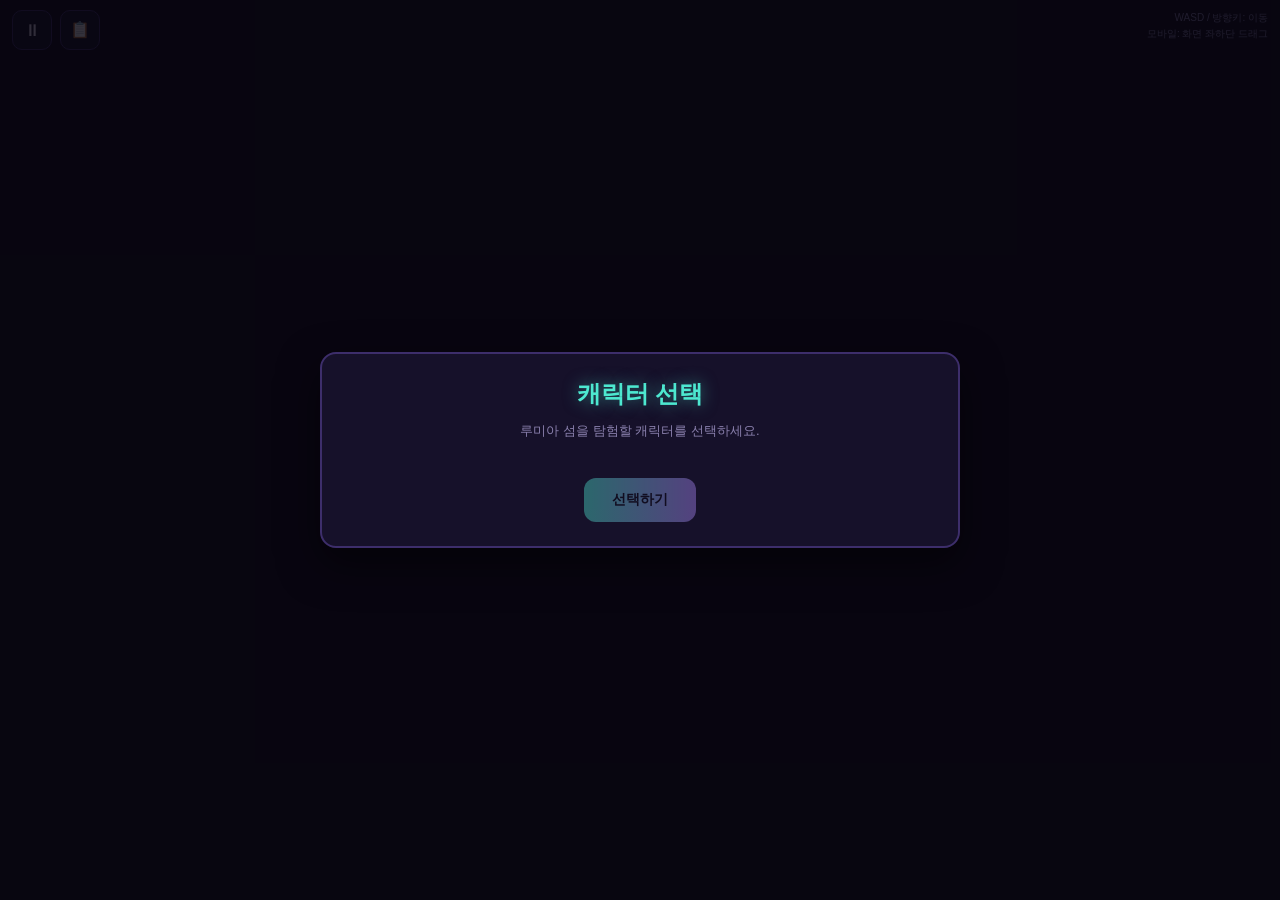
==== index.html @ 746cd0d0 "Add files via upload" ====
<!DOCTYPE html>
<html lang="ko">
<head>
<meta charset="UTF-8">
<meta name="viewport" content="width=device-width, initial-scale=1.0, maximum-scale=1.0, user-scalable=no, viewport-fit=cover">
<title>루미아 섬 살아남기</title>
<link rel="stylesheet" href="style.css">
</head>
<body>
<div id="gameContainer">
  <canvas id="game"></canvas>

  <div id="hint">WASD / 방향키: 이동<br>모바일: 화면 좌하단 드래그</div>

  <button id="pauseBtn" aria-label="일시정지">⏸</button>
  <button id="statusBtn" aria-label="상태창">📋</button>


  <div id="joystickZone"></div>
  <div id="joystickBase"><div id="joystickKnob"></div></div>

  <div id="flash"></div>

  <div class="overlay" id="charSelectOverlay">
    <div class="panel" style="max-width: 640px;">
      <h1>캐릭터 선택</h1>
      <p>루미아 섬을 탐험할 캐릭터를 선택하세요.</p>
      <div id="charGrid"></div>
      <div id="skillPreview" class="hidden"></div>
      <button class="btn" id="charConfirmBtn" disabled>선택하기</button>
    </div>
  </div>

  <div class="overlay hidden" id="startOverlay">
    <div class="panel">
      <h1>루미아 섬 살아남기</h1>
      <p>
        루미아 섬에 갇힌 당신. 밀려오는 실험체들 속에서<br>
        50레벨 보스 <b>위클라인 박사</b>를 물리치면 클리어!<br><br>
        이동만 하면 무기는 자동으로 발동됩니다.<br>
        레벨업 시 무기와 능력을 골라 강해지세요.<br>
        레벨 10, 20, 30, 40, 50마다 강력한 보스가 등장합니다.
      </p>
      <button class="btn" id="startBtn">탐험 시작</button>
    </div>
  </div>

  <div class="overlay hidden" id="levelupOverlay">
    <div class="panel">
      <h2>레벨 업!</h2>
      <div id="cardRow"></div>
      <button class="btn" id="rerollBtn" style="margin-top:14px; background:linear-gradient(90deg, var(--purple), var(--pink));">🎲 새로고침 (<span id="rerollCount">3</span>)</button>
    </div>
  </div>

  <div class="overlay hidden" id="pauseOverlay">
    <div class="panel">
      <h2>일시정지</h2>
      <p>ESC 키를 다시 누르면 게임이 재개됩니다.</p>
      <button class="btn" id="resumeBtn">계속하기</button>
      <button class="btn" id="restartFromPauseBtn" style="margin-top:10px; background:linear-gradient(90deg, var(--danger), var(--orange));">처음부터 다시하기</button>
    </div>
  </div>

  <div id="statusPanel" class="hidden">
    <div class="status-panel-header">
      <div class="status-header-left">
        <span id="timer">00:00</span>
        <span id="killCount">처치: 0</span>
      </div>
      <button id="statusCollapseBtn" class="mini-btn">－</button>
    </div>
    <div id="statusContent"></div>
  </div>

  <div class="overlay hidden" id="gameoverOverlay">
    <div class="panel">
      <h2 style="color:var(--danger)">쓰러졌습니다...</h2>
      <div class="stat-row">
        <div>생존 시간<strong id="overTime">00:00</strong></div>
        <div>도달 레벨<strong id="overLevel">1</strong></div>
        <div>처치 수<strong id="overKills">0</strong></div>
      </div>
      <button class="btn" id="retryBtn">다시 도전</button>
    </div>
  </div>

  <div class="overlay hidden" id="victoryOverlay">
    <div class="panel">
      <h2 style="color:var(--gold)">클리어!</h2>
      <p>최종 보스 위클라인 박사를 물리치고 루미아 섬을 탈출했습니다.</p>
      <div class="stat-row">
        <div>생존 시간<strong id="winTime">10:00</strong></div>
        <div>도달 레벨<strong id="winLevel">1</strong></div>
        <div>처치 수<strong id="winKills">0</strong></div>
      </div>
      <button class="btn" id="victoryRetryBtn">다시 도전</button>
    </div>
  </div>
</div>

<script type="module" src="js/game.js"></script>
</body>
</html>
---- style.css ----
:root {
    --bg: #0a0812;
    --panel: #16112a;
    --panel-border: #3d2e6b;
    --text: #e9e4f7;
    --text-dim: #8a80ad;
    --teal: #4de8d0;
    --purple: #b18aff;
    --orange: #ffb86b;
    --pink: #ff6b95;
    --danger: #ff4d6d;
    --gold: #ffd166;
  }

  * { box-sizing: border-box; -webkit-tap-highlight-color: transparent; user-select: none; }

  html, body {
    margin: 0;
    padding: 0;
    width: 100%;
    height: 100%;
    background: var(--bg);
    color: var(--text);
    font-family: -apple-system, BlinkMacSystemFont, "Pretendard", "Apple SD Gothic Neo", "Noto Sans KR", sans-serif;
    overflow: hidden;
    overscroll-behavior: none;
  }

  #gameContainer {
    position: relative;
    width: 100vw;
    height: 100vh;
    height: 100dvh;
    overflow: hidden;
  }

  canvas {
    display: block;
    width: 100%;
    height: 100%;
    touch-action: none;
    background: var(--bg);
  }

  /* ---------- HUD ---------- */
  #hud {
    position: absolute;
    top: 0; left: 0; right: 0;
    padding: 10px 12px 0;
    pointer-events: none;
    display: flex;
    flex-direction: column;
    align-items: center;
    gap: 6px;
  }

  #topRow {
    display: flex;
    align-items: center;
    gap: 10px;
  }

  #levelPill {
    font-size: 13px;
    font-weight: 800;
    color: #0a0812;
    background: linear-gradient(90deg, var(--gold), #ffb347);
    border-radius: 999px;
    padding: 4px 12px;
    box-shadow: 0 2px 8px rgba(255, 209, 102, 0.4);
    letter-spacing: 0.02em;
  }

  #timer {
    font-size: 13px;
    font-weight: 800;
    letter-spacing: 0.04em;
    color: var(--gold);
  }

  #xpBarWrap {
    width: min(92%, 520px);
    height: 10px;
    background: rgba(20, 15, 35, 0.75);
    border: 1px solid var(--panel-border);
    border-radius: 6px;
    overflow: hidden;
    position: relative;
  }

  #xpBar {
    height: 100%;
    width: 0%;
    background: linear-gradient(90deg, var(--purple), var(--teal));
    transition: width 0.2s ease;
  }

  .status-header-left {
    display: flex;
    align-items: center;
    gap: 10px;
  }

  #killCount {
    font-size: 12px;
    color: var(--text-dim);
    font-weight: 700;
  }

  .weapon-icon {
    position: relative;
    width: 34px;
    height: 34px;
    background: rgba(20, 15, 35, 0.8);
    border: 1px solid var(--panel-border);
    border-radius: 8px;
    display: flex;
    align-items: center;
    justify-content: center;
  }

  .weapon-icon .shape { width: 16px; height: 16px; }
  .shape-bolt { background: var(--teal); transform: rotate(45deg); border-radius: 2px; }
  .shape-missile { width: 0; height: 0; border-left: 8px solid transparent; border-right: 8px solid transparent; border-bottom: 14px solid var(--orange); }
  .shape-protocol { width: 14px; height: 14px; background: #c9d6e3; border-radius: 3px; position: relative; }
  .shape-protocol::after { content: ''; position: absolute; width: 4px; height: 4px; background: #0a0812; border-radius: 50%; top: 5px; left: 5px; }
  .shape-truthblade { width: 4px; height: 18px; background: #ffe8a3; border-radius: 2px; transform: rotate(45deg); }
  .shape-meteor { width: 16px; height: 16px; border-radius: 50%; background: radial-gradient(circle at 35% 35%, #ffcf9e, #ff6b35); }
  .shape-weaken { width: 14px; height: 14px; border: 2px dashed #8a9ba8; border-radius: 50%; background: transparent; }

  .weapon-icon .lvl {
    position: absolute;
    bottom: -5px;
    right: -5px;
    font-size: 9px;
    font-weight: 700;
    background: var(--panel);
    border: 1px solid var(--panel-border);
    border-radius: 5px;
    padding: 1px 3px;
    color: var(--gold);
  }

  /* ---------- Joystick ---------- */
  #joystickZone {
    position: absolute;
    left: 0; bottom: 0;
    width: 55%;
    height: 60%;
    z-index: 5;
  }

  #joystickBase {
    position: absolute;
    width: 100px;
    height: 100px;
    border-radius: 50%;
    background: rgba(120, 100, 200, 0.16);
    border: 2px solid rgba(180, 160, 255, 0.35);
    display: none;
    pointer-events: none;
  }

  #joystickKnob {
    position: absolute;
    width: 44px;
    height: 44px;
    margin-left: -22px;
    margin-top: -22px;
    border-radius: 50%;
    background: rgba(180, 160, 255, 0.55);
    left: 50%;
    top: 50%;
    pointer-events: none;
  }

  /* ---------- Overlays ---------- */
  .overlay {
    position: absolute;
    inset: 0;
    display: flex;
    align-items: center;
    justify-content: center;
    background: rgba(8, 6, 16, 0.82);
    z-index: 20;
    padding: 16px;
  }

  .overlay.hidden { display: none; }

  .panel {
    background: var(--panel);
    border: 2px solid var(--panel-border);
    border-radius: 16px;
    padding: 24px 22px;
    max-width: 480px;
    width: 100%;
    text-align: center;
    box-shadow: 0 16px 40px rgba(0,0,0,0.5);
  }

  .panel h1 {
    font-size: 24px;
    margin: 0 0 10px;
    color: var(--teal);
    text-shadow: 0 0 16px rgba(77, 232, 208, 0.5);
  }

  .panel h2 {
    font-size: 20px;
    margin: 0 0 14px;
    color: var(--gold);
  }

  .panel p {
    font-size: 13px;
    color: var(--text-dim);
    line-height: 1.7;
    margin: 0 0 18px;
  }

  .panel .stat-row {
    display: flex;
    justify-content: space-around;
    margin-bottom: 18px;
  }

  .panel .stat-row div { font-size: 12px; color: var(--text-dim); }
  .panel .stat-row strong { display: block; font-size: 18px; color: var(--text); margin-top: 4px; }

  .btn {
    border: none;
    border-radius: 12px;
    padding: 13px 28px;
    font-size: 14px;
    font-weight: 700;
    color: #0a0812;
    background: linear-gradient(90deg, var(--teal), var(--purple));
    cursor: pointer;
    box-shadow: 0 6px 18px rgba(120, 100, 220, 0.4);
    transition: transform 0.1s;
  }

  .btn:active { transform: scale(0.96); }
  .btn:disabled { opacity: 0.4; cursor: not-allowed; box-shadow: none; }

  #levelupOverlay .panel { max-width: 640px; }

  #cardRow {
    display: flex;
    gap: 12px;
    flex-wrap: wrap;
    justify-content: center;
  }

  .upgrade-card {
    flex: 1;
    min-width: 150px;
    max-width: 190px;
    background: #1e1738;
    border: 2px solid var(--panel-border);
    border-radius: 12px;
    padding: 16px 12px;
    cursor: pointer;
    transition: border-color 0.15s, transform 0.1s;
    text-align: left;
  }

  .upgrade-card:hover { border-color: var(--teal); transform: translateY(-3px); }
  .upgrade-card:active { transform: translateY(0px) scale(0.98); }

  .upgrade-card .tag {
    font-size: 9px;
    color: var(--purple);
    letter-spacing: 0.05em;
    margin-bottom: 6px;
  }

  .upgrade-card .title {
    font-size: 13px;
    font-weight: 700;
    color: var(--text);
    margin-bottom: 8px;
    line-height: 1.4;
  }

  .upgrade-card .desc {
    font-size: 11px;
    color: var(--text-dim);
    line-height: 1.6;
  }

  #charGrid {
    display: flex;
    gap: 12px;
    flex-wrap: wrap;
    justify-content: center;
    margin-bottom: 18px;
  }

  .char-card {
    width: 130px;
    background: #1e1738;
    border: 2px solid var(--panel-border);
    border-radius: 12px;
    padding: 14px 10px;
    cursor: pointer;
    transition: border-color 0.15s, transform 0.1s;
    text-align: center;
  }

  .char-card:hover { transform: translateY(-3px); }
  .char-card.selected { border-color: var(--teal); box-shadow: 0 0 0 2px rgba(77,232,208,0.35); }
  .char-card.disabled { opacity: 0.45; cursor: not-allowed; }
  .char-card.disabled:hover { transform: none; }

  .char-avatar {
    width: 56px;
    height: 56px;
    border-radius: 50%;
    margin: 0 auto 10px;
    display: flex;
    align-items: center;
    justify-content: center;
    font-weight: 800;
    font-size: 18px;
    color: #0a0812;
    overflow: hidden;
  }

  .char-name {
    font-size: 13px;
    font-weight: 700;
    color: var(--text);
    margin-bottom: 4px;
  }

  .char-tag {
    font-size: 10px;
    color: var(--text-dim);
  }

  #skillPreview {
    background: #1a1530;
    border: 1px solid var(--panel-border);
    border-radius: 10px;
    padding: 12px 14px;
    margin-bottom: 16px;
    text-align: left;
  }

  #skillPreview.hidden { display: none; }

  #skillPreview .sp-name {
    font-size: 13px;
    font-weight: 800;
    color: var(--text);
    margin-bottom: 8px;
  }

  #skillPreview .sp-skill {
    display: flex;
    gap: 8px;
    margin-bottom: 8px;
    align-items: flex-start;
  }

  #skillPreview .sp-slot {
    flex-shrink: 0;
    width: 20px;
    height: 20px;
    border-radius: 5px;
    display: flex;
    align-items: center;
    justify-content: center;
    font-size: 9px;
    font-weight: 800;
    color: #0a0812;
  }

  #skillPreview .sp-text { flex: 1; }

  #skillPreview .sp-title {
    font-size: 11px;
    font-weight: 700;
    color: var(--text);
  }

  #skillPreview .sp-unlock {
    font-size: 9px;
    color: var(--gold);
    margin-left: 6px;
  }

  #skillPreview .sp-desc {
    font-size: 10px;
    color: var(--text-dim);
    line-height: 1.5;
  }

  /* ---------- 상태창 ---------- */
  #statusPanel {
    position: absolute;
    bottom: 10px;
    left: 12px;
    right: 12px;
    max-width: 720px;
    margin: 0 auto;
    background: rgba(18, 14, 32, 0.92);
    border: 1px solid var(--panel-border);
    border-radius: 12px;
    padding: 10px 14px;
    z-index: 12;
    pointer-events: none;
  }

  #statusPanel.hidden { display: none; }

  .status-panel-header {
    display: flex;
    justify-content: space-between;
    align-items: center;
    font-size: 11px;
    color: var(--text-dim);
    letter-spacing: 0.04em;
    margin-bottom: 6px;
    pointer-events: auto;
  }

  .mini-btn {
    width: 22px;
    height: 22px;
    border: 1px solid var(--panel-border);
    border-radius: 5px;
    background: rgba(255,255,255,0.06);
    color: var(--text-dim);
    font-size: 12px;
    line-height: 1;
    cursor: pointer;
    padding: 0;
  }

  #statusPanel.collapsed #statusContent { display: none; }

  .status-hbar {
    display: flex;
    align-items: center;
    gap: 14px;
    flex-wrap: wrap;
  }

  .status-portrait-block {
    position: relative;
    flex-shrink: 0;
  }

  .status-avatar {
    width: 56px;
    height: 56px;
    border-radius: 50%;
    image-rendering: pixelated;
    border: 2px solid var(--panel-border);
    display: block;
  }

  .status-level-badge {
    position: absolute;
    bottom: -4px;
    left: -4px;
    background: var(--gold);
    color: #0a0812;
    font-size: 11px;
    font-weight: 800;
    padding: 1px 6px;
    border-radius: 999px;
    border: 2px solid #14101f;
  }

  .status-icon-grid {
    display: flex;
    gap: 8px;
    flex-wrap: wrap;
  }

  .status-icon {
    position: relative;
    width: 52px;
    height: 52px;
    border-radius: 9px;
    background: #1e1738;
    border: 2px solid var(--panel-border);
    display: flex;
    flex-direction: column;
    align-items: center;
    justify-content: center;
    overflow: hidden;
    flex-shrink: 0;
  }

  .status-icon.locked { opacity: 0.4; }

  .status-icon .swatch {
    width: 26px;
    height: 26px;
    border-radius: 6px;
    display: flex;
    align-items: center;
    justify-content: center;
    font-size: 10px;
    font-weight: 800;
    color: #0a0812;
    margin-bottom: 3px;
  }

  .status-icon .dots {
    font-size: 9px;
    letter-spacing: 1px;
    color: var(--gold);
  }

  .status-icon .cooldown-badge {
    position: absolute;
    top: 2px;
    right: 2px;
    font-size: 10px;
    font-weight: 800;
    color: #ffffff;
    background: rgba(0,0,0,0.65);
    padding: 1px 4px;
    border-radius: 4px;
  }

  .status-icon .lock-label {
    font-size: 8px;
    color: var(--text-dim);
    text-align: center;
    padding: 0 2px;
    line-height: 1.25;
  }

  .status-bars-col {
    display: flex;
    flex-direction: column;
    gap: 5px;
    min-width: 150px;
    flex: 1;
  }

  .status-bar-row {}

  .status-bar-toprow {
    display: flex;
    justify-content: space-between;
    font-size: 11px;
    color: var(--text-dim);
    margin-bottom: 2px;
  }

  .status-bar-label { font-weight: 800; }

  .status-bar-track {
    width: 100%;
    height: 12px;
    background: rgba(0,0,0,0.4);
    border: 1px solid var(--panel-border);
    border-radius: 6px;
    overflow: hidden;
  }

  .status-bar-fill { height: 100%; }
  .status-bar-fill.hp-fill { background: linear-gradient(90deg, #3ecf6e, #7ee88f); }
  .status-bar-fill.xp-fill { background: linear-gradient(90deg, var(--purple), var(--teal)); }

  .status-stat-row {
    display: flex;
    gap: 6px;
    flex-wrap: wrap;
    align-items: center;
  }

  .status-stat-chip {
    font-size: 10px;
    padding: 3px 8px;
    border-radius: 999px;
    background: rgba(20, 15, 35, 0.8);
    border: 1px solid var(--panel-border);
    color: var(--text-dim);
  }

  .status-stat-chip.active { color: var(--text); border-color: var(--teal); }

  .status-divider {
    width: 1px;
    align-self: stretch;
    background: var(--panel-border);
    flex-shrink: 0;
  }

  .status-row {
    display: flex;
    justify-content: space-between;
    font-size: 12px;
    color: var(--text);
    padding: 6px 0;
    border-bottom: 1px solid rgba(255,255,255,0.06);
  }

  .status-row .name { color: var(--text); }
  .status-row .val { color: var(--text-dim); }
  .status-row.locked .name, .status-row.locked .val { color: #58507a; }

  #statusBtn {
    position: absolute;
    top: 10px;
    left: 60px;
    width: 40px;
    height: 40px;
    border: none;
    border-radius: 10px;
    background: rgba(20, 15, 35, 0.8);
    border: 1px solid var(--panel-border);
    color: var(--text);
    font-size: 16px;
    line-height: 1;
    cursor: pointer;
    z-index: 15;
  }

  #statusBtn:active { transform: scale(0.94); }

  .shape-skill {
    width: 100%;
    height: 100%;
    display: flex;
    align-items: center;
    justify-content: center;
    font-size: 9px;
    font-weight: 800;
    color: #0a0812;
    border-radius: 5px;
  }

  #flash {
    position: absolute;
    inset: 0;
    background: #fff;
    opacity: 0;
    pointer-events: none;
    z-index: 30;
  }

  #hint {
    position: absolute;
    top: 10px;
    right: 12px;
    font-size: 10px;
    color: var(--text-dim);
    text-align: right;
    line-height: 1.6;
    pointer-events: none;
  }

  #pauseBtn {
    position: absolute;
    top: 10px;
    left: 12px;
    width: 40px;
    height: 40px;
    border: none;
    border-radius: 10px;
    background: rgba(20, 15, 35, 0.8);
    border: 1px solid var(--panel-border);
    color: var(--text);
    font-size: 17px;
    line-height: 1;
    cursor: pointer;
    z-index: 15;
  }

  #pauseBtn:active { transform: scale(0.94); }

  @media (max-width: 480px) {
    .panel { padding: 18px 14px; }
    .panel h1 { font-size: 20px; }
  }
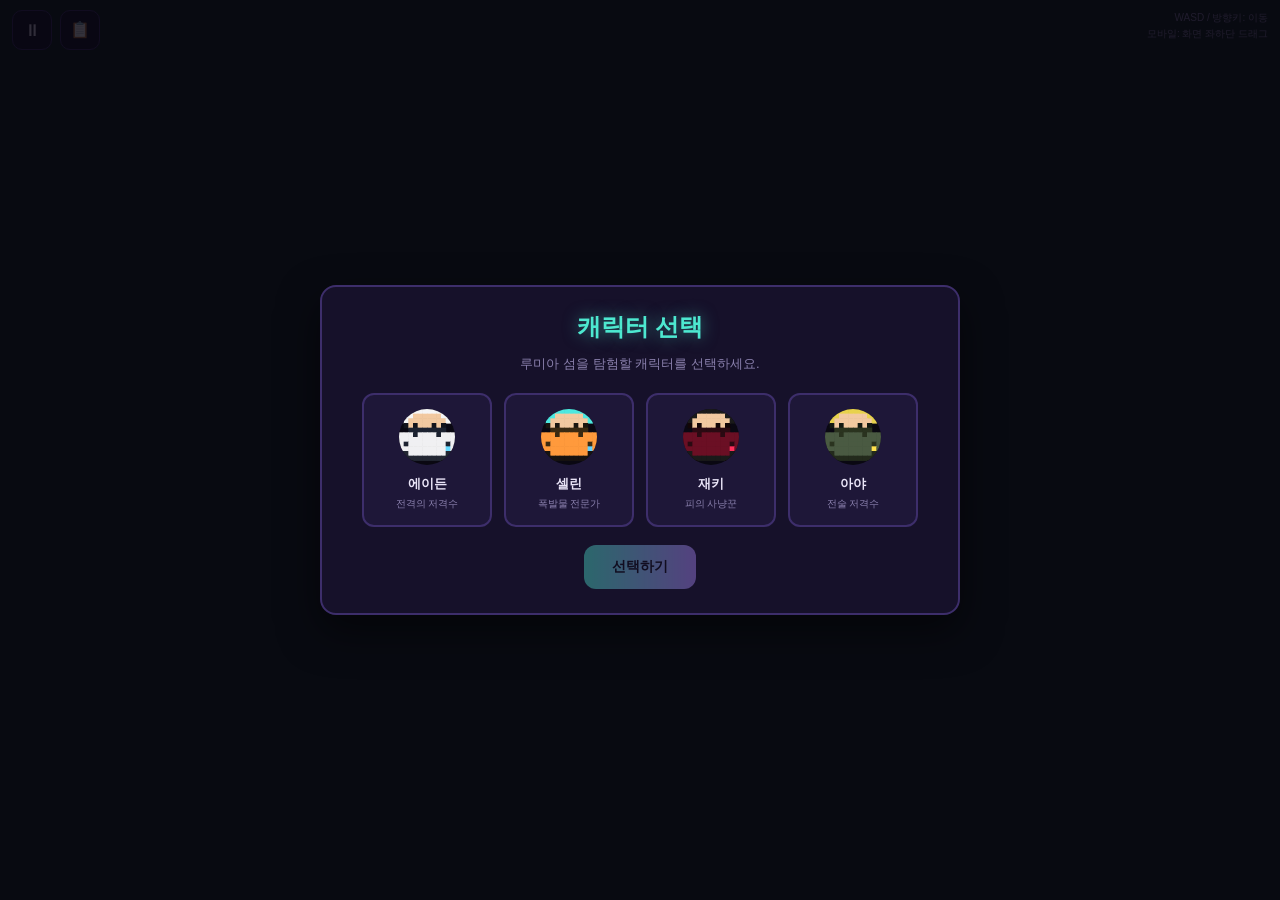
==== commit 4d768bf0: "Add files via upload" ====
--- a/index.html
+++ b/index.html
@@ -99,6 +99,11 @@
   </div>
 </div>
 
-<script type="module" src="js/game.js"></script>
+<script src="config.js"></script>
+<script src="weapons.js"></script>
+<script src="characters.js"></script>
+<script src="enemies.js"></script>
+<script src="items.js"></script>
+<script src="game.js"></script>
 </body>
 </html>
